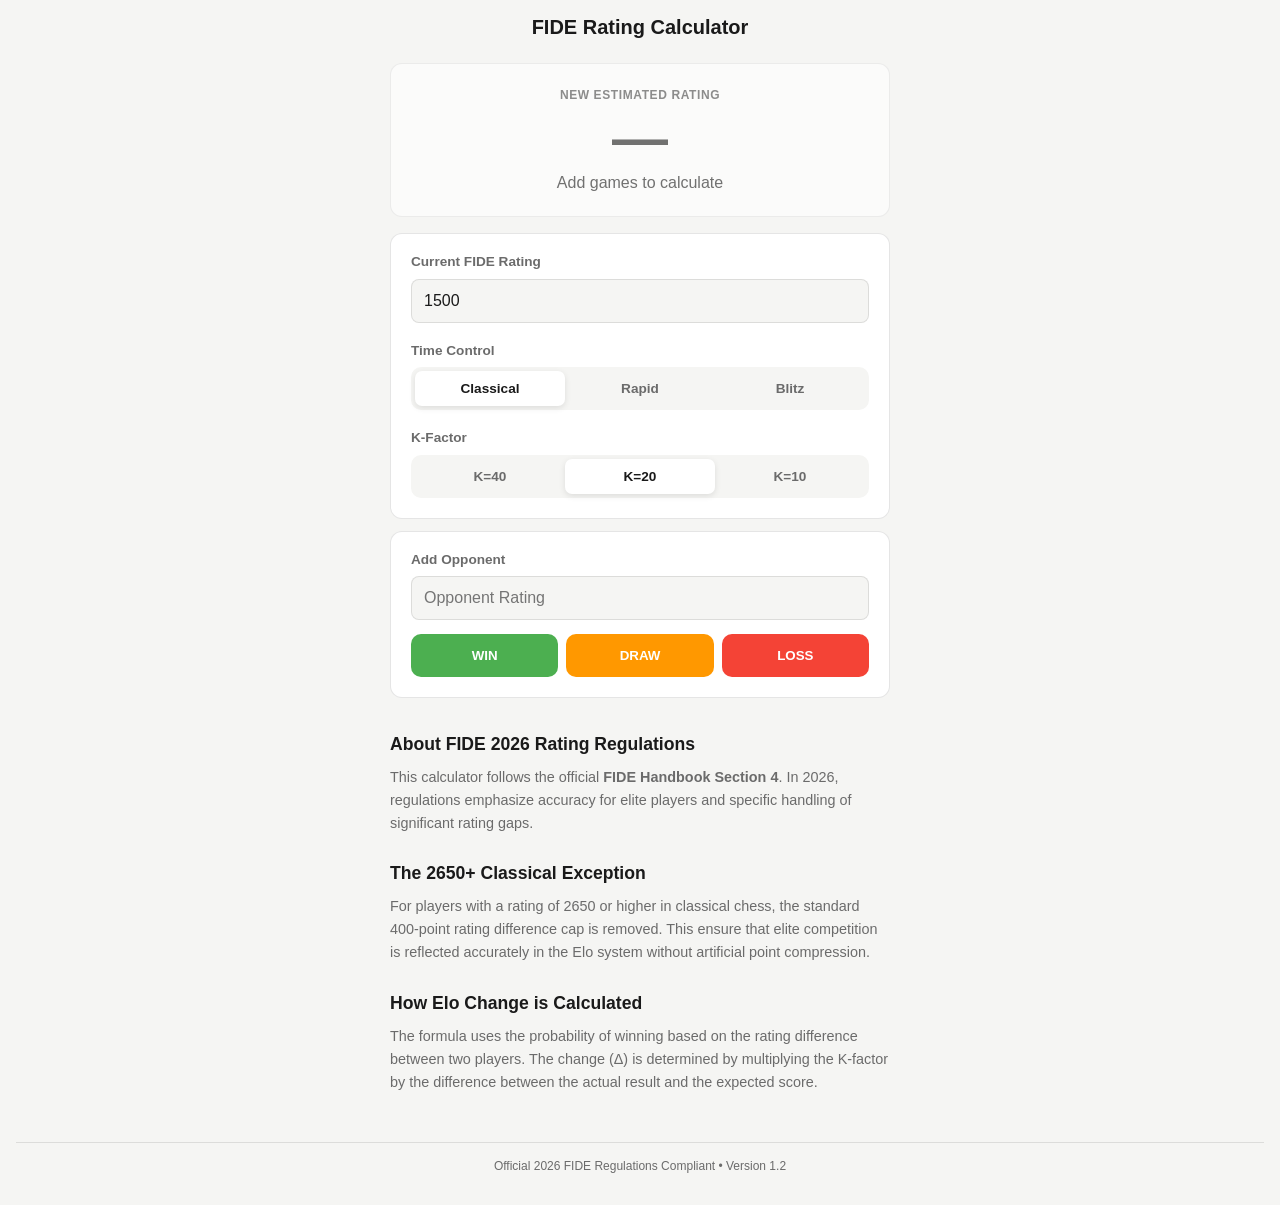
==== index.html @ fc6d9228 "Initial commit of FIDE calculator" ====
<!DOCTYPE html>
<html lang="en">
<head>
    <meta charset="UTF-8">
    <meta name="viewport" content="width=device-width, initial-scale=1.0">
    
    <title>FIDE Rating Calculator 2026 | Chess Elo Estimator</title>
    <meta name="description" content="Calculate your new FIDE rating with the latest 2026 regulations. Includes the 2650+ elite rule, dynamic K-factors, and support for Classical, Rapid, and Blitz.">
    <meta name="keywords" content="FIDE rating calculator, chess elo calculator, FIDE 2026 rules, chess rating estimator, 2650 elite rule">
    <meta name="author" content="Pro Chess Tools">
    
    <meta property="og:type" content="website">
    <meta property="og:title" content="Pro FIDE 2026 Rating Calculator">
    <meta property="og:description" content="Fast, mobile-friendly calculator for FIDE chess ratings including the new 2026 elite player regulations.">
    <meta property="og:site_name" content="FIDE Calc">

    <script type="application/ld+json">
    {
      "@context": "https://schema.org",
      "@type": "SoftwareApplication",
      "name": "Pro FIDE Rating Calculator 2026",
      "operatingSystem": "Web",
      "applicationCategory": "UtilityApplication",
      "offers": {
        "@type": "Offer",
        "price": "0",
        "priceCurrency": "USD"
      },
      "featureList": [
        "FIDE 2026 Regulations Compliance",
        "Elite 2650+ Classical Rule Support",
        "Classical, Rapid, and Blitz Time Controls",
        "Mobile-First Touch Interface"
      ]
    }
    </script>

    <style>
        *, *::before, *::after { box-sizing: border-box; margin: 0; padding: 0; }
        :root {
            --bg: #ffffff; --bg-secondary: #f5f5f3; --bg-hero: #0c447c;
            --text: #1a1a1a; --text-secondary: #6b6b6b; --accent: #0c447c;
            --border: rgba(0,0,0,0.1); --win: #4caf50; --draw: #ff9800;
            --loss: #f44336; --radius: 12px;
        }
        @media (prefers-color-scheme: dark) {
            :root {
                --bg: #1e1e1e; --bg-secondary: #2a2a2a; --bg-hero: #1a3a5a;
                --text: #f0f0f0; --text-secondary: #a0a0a0; --accent: #85b7eb;
                --border: rgba(255,255,255,0.1);
            }
        }
        body {
            font-family: -apple-system, BlinkMacSystemFont, "Segoe UI", Roboto, Helvetica, sans-serif;
            background: var(--bg-secondary); color: var(--text); padding: 1rem;
            display: flex; flex-direction: column; align-items: center;
        }
        .container { width: 100%; max-width: 500px; }
        .hero-card {
            background: var(--bg); border: 1px solid var(--border); border-radius: var(--radius);
            padding: 1.5rem; margin-bottom: 1rem; text-align: center; transition: all 0.4s ease; opacity: 0.6;
        }
        .hero-card.is-active { background: var(--bg-hero); color: white; opacity: 1; box-shadow: 0 8px 24px rgba(0,0,0,0.15); }
        .new-rating { font-size: 3.5rem; font-weight: 800; line-height: 1; margin: 0.5rem 0; }
        .label { font-size: 0.75rem; font-weight: 700; text-transform: uppercase; letter-spacing: 0.05em; opacity: 0.8; }
        .card { background: var(--bg); border: 1px solid var(--border); border-radius: var(--radius); padding: 1.25rem; margin-bottom: 0.75rem; width: 100%; }
        .input-stack { display: flex; flex-direction: column; gap: 0.6rem; margin-bottom: 1.25rem; width: 100%; }
        .input-stack:last-child { margin-bottom: 0; }
        label { font-size: 0.85rem; font-weight: 600; color: var(--text-secondary); }
        input { width: 100%; padding: 12px; border-radius: 8px; border: 1px solid var(--border); background: var(--bg-secondary); color: var(--text); font-size: 1rem; outline: none; display: block; }
        .segmented-control { display: flex; background: var(--bg-secondary); padding: 4px; border-radius: 10px; width: 100%; }
        .segmented-control button { flex: 1; border: none; padding: 10px; border-radius: 7px; background: transparent; color: var(--text-secondary); cursor: pointer; font-size: 0.85rem; font-weight: 600; transition: all 0.2s; }
        .segmented-control button.active { background: var(--bg); color: var(--text); box-shadow: 0 2px 6px rgba(0,0,0,0.1); }
        .result-actions { display: grid; grid-template-columns: 1fr 1fr 1fr; gap: 8px; margin-top: 4px; width: 100%; }
        .res-btn { border: none; padding: 14px; border-radius: 10px; color: white; font-weight: 700; cursor: pointer; transition: opacity 0.2s; }
        .win { background: var(--win); } .draw { background: var(--draw); } .loss { background: var(--loss); }
        table { width: 100%; border-collapse: collapse; margin-top: 0.5rem; }
        th { text-align: left; font-size: 0.7rem; color: var(--text-secondary); padding-bottom: 10px; text-transform: uppercase; }
        td { padding: 14px 0; border-top: 1px solid var(--border); font-size: 0.95rem; }
        .change-pill { font-weight: 700; font-family: monospace; text-align: right; }
        .badge { padding: 4px 10px; border-radius: 6px; font-size: 0.75rem; font-weight: 700; text-transform: uppercase; }
        .warning-banner { background: #fff3cd; color: #856404; padding: 12px; border-radius: 8px; font-size: 0.8rem; margin-bottom: 1rem; border: 1px solid #ffeeba; }
        .delete-btn { background: none; border: none; color: var(--text-secondary); cursor: pointer; font-size: 1.2rem; padding-left: 10px; }
        
        /* SEO Content Styles */
        .seo-content { margin-top: 2rem; color: var(--text-secondary); font-size: 0.9rem; line-height: 1.6; }
        .seo-content h2 { color: var(--text); font-size: 1.1rem; margin-bottom: 0.5rem; margin-top: 1.5rem; }
        footer { margin-top: 3rem; padding: 1rem; text-align: center; font-size: 0.75rem; color: var(--text-secondary); width: 100%; border-top: 1px solid var(--border); }
    </style>
</head>
<body>

<main class="container">
    <header style="text-align: center; margin-bottom: 1.5rem;">
        <h1 style="font-size: 1.25rem; font-weight: 700;">FIDE Rating Calculator</h1>
    </header>

    <div id="hero" class="hero-card" aria-live="polite">
        <div class="label">New Estimated Rating</div>
        <div id="resNew" class="new-rating">—</div>
        <div id="resChange">Add games to calculate</div>
    </div>

    <section class="card" aria-label="Settings">
        <div class="input-stack">
            <label for="myRating">Current FIDE Rating</label>
            <input type="number" id="myRating" value="1500" inputmode="numeric">
        </div>
        <div class="input-stack">
            <label>Time Control</label>
            <div class="segmented-control">
                <button onclick="updateType('classical')" id="t-classical" class="active">Classical</button>
                <button onclick="updateType('rapid')" id="t-rapid">Rapid</button>
                <button onclick="updateType('blitz')" id="t-blitz">Blitz</button>
            </div>
        </div>
        <div class="input-stack">
            <label>K-Factor</label>
            <div class="segmented-control">
                <button onclick="updateK(40)" id="k-40">K=40</button>
                <button onclick="updateK(20)" id="k-20" class="active">K=20</button>
                <button onclick="updateK(10)" id="k-10">K=10</button>
            </div>
        </div>
    </section>

    <section class="card" aria-label="Game Entry">
        <div class="input-stack">
            <label for="oppRating">Add Opponent</label>
            <input type="number" id="oppRating" placeholder="Opponent Rating" inputmode="numeric">
            <div class="result-actions">
                <button onclick="addGame(1)" class="res-btn win" aria-label="Add Win">WIN</button>
                <button onclick="addGame(0.5)" class="res-btn draw" aria-label="Add Draw">DRAW</button>
                <button onclick="addGame(0)" class="res-btn loss" aria-label="Add Loss">LOSS</button>
            </div>
        </div>
    </section>

    <div id="warning" class="warning-banner" style="display: none;">
        ⚠️ <strong>2650+ Rule:</strong> The 400-point cap is disabled for Classical.
    </div>

    <section class="card" id="tableCard" style="display: none;">
        <table>
            <thead>
                <tr>
                    <th>Opponent</th>
                    <th>Result</th>
                    <th style="text-align:right">Δ Elo</th>
                    <th></th>
                </tr>
            </thead>
            <tbody id="gamesList"></tbody>
        </table>
    </section>

    <article class="seo-content">
        <h2>About FIDE 2026 Rating Regulations</h2>
        <p>This calculator follows the official <strong>FIDE Handbook Section 4</strong>. In 2026, regulations emphasize accuracy for elite players and specific handling of significant rating gaps.</p>
        
        <h2>The 2650+ Classical Exception</h2>
        <p>For players with a rating of 2650 or higher in classical chess, the standard 400-point rating difference cap is removed. This ensure that elite competition is reflected accurately in the Elo system without artificial point compression.</p>
        
        <h2>How Elo Change is Calculated</h2>
        <p>The formula uses the probability of winning based on the rating difference between two players. The change (Δ) is determined by multiplying the K-factor by the difference between the actual result and the expected score.</p>
    </article>
</main>

<footer>
    <p>Official 2026 FIDE Regulations Compliant • Version 1.2</p>
</footer>

<script>
    let state = { myRating: 1500, type: 'classical', k: 20, games: [] };

    function calculateExpected(ra, rb, type) {
        let diff = rb - ra;
        const isEliteClassical = type === 'classical' && ra >= 2650;
        if (!isEliteClassical && Math.abs(diff) > 400) {
            diff = diff > 0 ? 400 : -400;
        }
        return 1 / (1 + Math.pow(10, diff / 400));
    }

    function addGame(res) {
        const input = document.getElementById('oppRating');
        const val = parseInt(input.value);
        if (!val) return;
        state.games.push({ opp: val, result: res, id: Date.now() });
        input.value = '';
        input.focus();
        render();
    }

    function deleteGame(id) {
        state.games = state.games.filter(g => g.id !== id);
        render();
    }

    function updateType(t) { state.type = t; render(); }
    function updateK(val) { state.k = val; render(); }

    function render() {
        state.myRating = parseInt(document.getElementById('myRating').value) || 0;
        document.querySelectorAll('.segmented-control button').forEach(b => b.classList.remove('active'));
        document.getElementById(`t-${state.type}`).classList.add('active');
        document.getElementById(`k-${state.k}`).classList.add('active');

        const list = document.getElementById('gamesList');
        list.innerHTML = '';
        let totalChange = 0;

        state.games.forEach(g => {
            const exp = calculateExpected(state.myRating, g.opp, state.type);
            const delta = state.k * (g.result - exp);
            totalChange += delta;

            const label = g.result === 1 ? 'WIN' : g.result === 0.5 ? 'DRAW' : 'LOSS';
            const color = g.result === 1 ? 'var(--win)' : g.result === 0.5 ? 'var(--draw)' : 'var(--loss)';
            
            const row = document.createElement('tr');
            row.innerHTML = `
                <td><strong>${g.opp}</strong></td>
                <td><span class="badge" style="background:${color}22; color:${color}">${label}</span></td>
                <td class="change-pill" style="color:${delta >= 0 ? 'var(--win)' : 'var(--loss)'}">${delta >= 0 ? '+' : ''}${delta.toFixed(1)}</td>
                <td style="text-align:right"><button class="delete-btn" onclick="deleteGame(${g.id})" aria-label="Remove game">✕</button></td>
            `;
            list.appendChild(row);
        });

        const active = state.games.length > 0;
        document.getElementById('hero').classList.toggle('is-active', active);
        document.getElementById('tableCard').style.display = active ? 'block' : 'none';
        document.getElementById('resNew').innerText = active ? Math.round(state.myRating + totalChange) : "—";
        document.getElementById('resChange').innerText = active ? (totalChange >= 0 ? '+' : '') + Math.round(totalChange) : "Add games to calculate";
        document.getElementById('warning').style.display = (state.type === 'classical' && state.myRating >= 2650) ? 'block' : 'none';
    }

    document.getElementById('myRating').addEventListener('input', render);
    render();
</script>
</body>
</html>
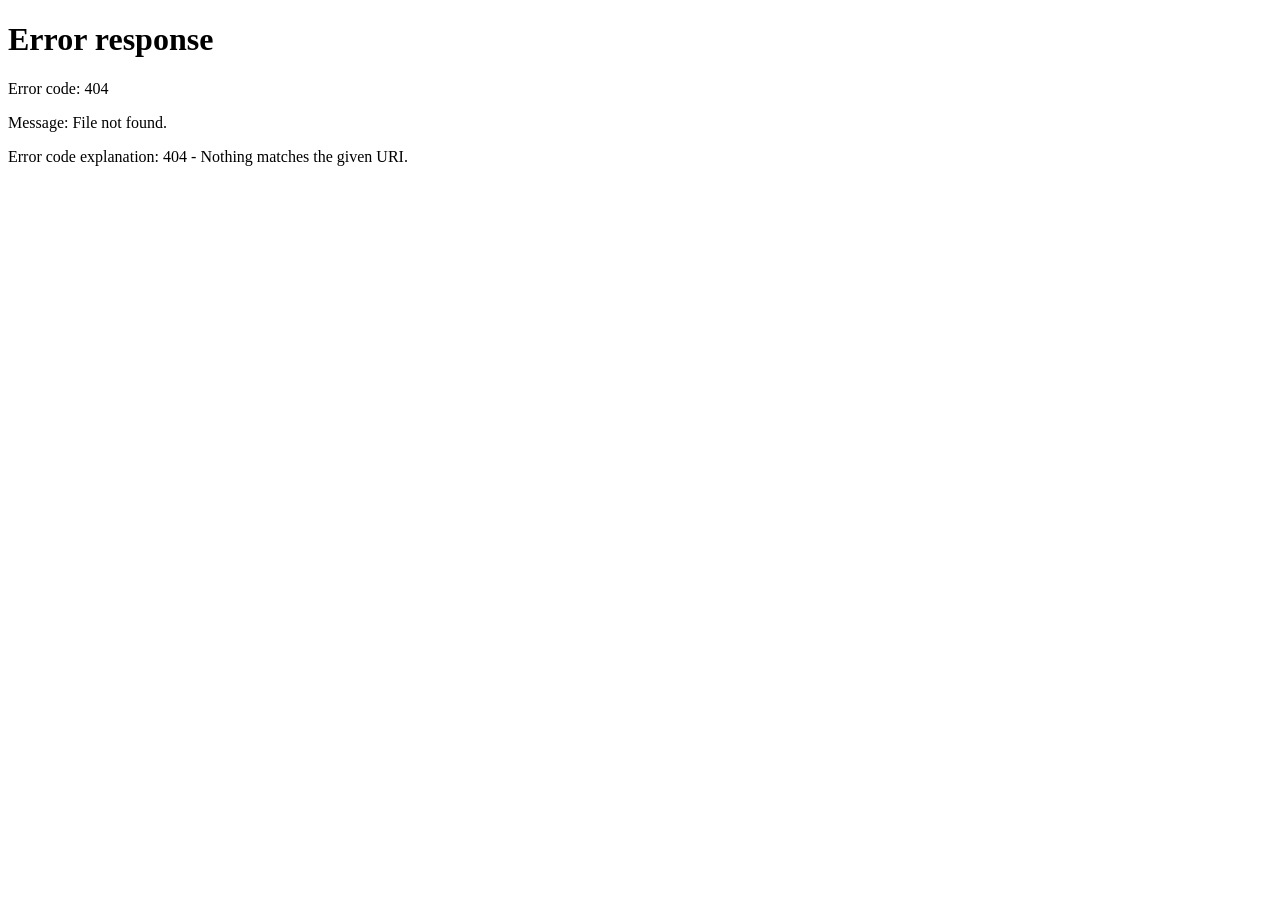
==== commit af0e748b: "feat: launch CFC calculator and fix SEO gaps - Add /cfc-rating page (Canadian Chess Federation calcu" ====
--- a/index.html
+++ b/index.html
@@ -1,243 +1,13 @@
 <!DOCTYPE html>
 <html lang="en">
 <head>
-    <meta charset="UTF-8">
-    <meta name="viewport" content="width=device-width, initial-scale=1.0">
-    
-    <title>FIDE Rating Calculator 2026 | Chess Elo Estimator</title>
-    <meta name="description" content="Calculate your new FIDE rating with the latest 2026 regulations. Includes the 2650+ elite rule, dynamic K-factors, and support for Classical, Rapid, and Blitz.">
-    <meta name="keywords" content="FIDE rating calculator, chess elo calculator, FIDE 2026 rules, chess rating estimator, 2650 elite rule">
-    <meta name="author" content="Pro Chess Tools">
-    
-    <meta property="og:type" content="website">
-    <meta property="og:title" content="Pro FIDE 2026 Rating Calculator">
-    <meta property="og:description" content="Fast, mobile-friendly calculator for FIDE chess ratings including the new 2026 elite player regulations.">
-    <meta property="og:site_name" content="FIDE Calc">
-
-    <script type="application/ld+json">
-    {
-      "@context": "https://schema.org",
-      "@type": "SoftwareApplication",
-      "name": "Pro FIDE Rating Calculator 2026",
-      "operatingSystem": "Web",
-      "applicationCategory": "UtilityApplication",
-      "offers": {
-        "@type": "Offer",
-        "price": "0",
-        "priceCurrency": "USD"
-      },
-      "featureList": [
-        "FIDE 2026 Regulations Compliance",
-        "Elite 2650+ Classical Rule Support",
-        "Classical, Rapid, and Blitz Time Controls",
-        "Mobile-First Touch Interface"
-      ]
-    }
-    </script>
-
-    <style>
-        *, *::before, *::after { box-sizing: border-box; margin: 0; padding: 0; }
-        :root {
-            --bg: #ffffff; --bg-secondary: #f5f5f3; --bg-hero: #0c447c;
-            --text: #1a1a1a; --text-secondary: #6b6b6b; --accent: #0c447c;
-            --border: rgba(0,0,0,0.1); --win: #4caf50; --draw: #ff9800;
-            --loss: #f44336; --radius: 12px;
-        }
-        @media (prefers-color-scheme: dark) {
-            :root {
-                --bg: #1e1e1e; --bg-secondary: #2a2a2a; --bg-hero: #1a3a5a;
-                --text: #f0f0f0; --text-secondary: #a0a0a0; --accent: #85b7eb;
-                --border: rgba(255,255,255,0.1);
-            }
-        }
-        body {
-            font-family: -apple-system, BlinkMacSystemFont, "Segoe UI", Roboto, Helvetica, sans-serif;
-            background: var(--bg-secondary); color: var(--text); padding: 1rem;
-            display: flex; flex-direction: column; align-items: center;
-        }
-        .container { width: 100%; max-width: 500px; }
-        .hero-card {
-            background: var(--bg); border: 1px solid var(--border); border-radius: var(--radius);
-            padding: 1.5rem; margin-bottom: 1rem; text-align: center; transition: all 0.4s ease; opacity: 0.6;
-        }
-        .hero-card.is-active { background: var(--bg-hero); color: white; opacity: 1; box-shadow: 0 8px 24px rgba(0,0,0,0.15); }
-        .new-rating { font-size: 3.5rem; font-weight: 800; line-height: 1; margin: 0.5rem 0; }
-        .label { font-size: 0.75rem; font-weight: 700; text-transform: uppercase; letter-spacing: 0.05em; opacity: 0.8; }
-        .card { background: var(--bg); border: 1px solid var(--border); border-radius: var(--radius); padding: 1.25rem; margin-bottom: 0.75rem; width: 100%; }
-        .input-stack { display: flex; flex-direction: column; gap: 0.6rem; margin-bottom: 1.25rem; width: 100%; }
-        .input-stack:last-child { margin-bottom: 0; }
-        label { font-size: 0.85rem; font-weight: 600; color: var(--text-secondary); }
-        input { width: 100%; padding: 12px; border-radius: 8px; border: 1px solid var(--border); background: var(--bg-secondary); color: var(--text); font-size: 1rem; outline: none; display: block; }
-        .segmented-control { display: flex; background: var(--bg-secondary); padding: 4px; border-radius: 10px; width: 100%; }
-        .segmented-control button { flex: 1; border: none; padding: 10px; border-radius: 7px; background: transparent; color: var(--text-secondary); cursor: pointer; font-size: 0.85rem; font-weight: 600; transition: all 0.2s; }
-        .segmented-control button.active { background: var(--bg); color: var(--text); box-shadow: 0 2px 6px rgba(0,0,0,0.1); }
-        .result-actions { display: grid; grid-template-columns: 1fr 1fr 1fr; gap: 8px; margin-top: 4px; width: 100%; }
-        .res-btn { border: none; padding: 14px; border-radius: 10px; color: white; font-weight: 700; cursor: pointer; transition: opacity 0.2s; }
-        .win { background: var(--win); } .draw { background: var(--draw); } .loss { background: var(--loss); }
-        table { width: 100%; border-collapse: collapse; margin-top: 0.5rem; }
-        th { text-align: left; font-size: 0.7rem; color: var(--text-secondary); padding-bottom: 10px; text-transform: uppercase; }
-        td { padding: 14px 0; border-top: 1px solid var(--border); font-size: 0.95rem; }
-        .change-pill { font-weight: 700; font-family: monospace; text-align: right; }
-        .badge { padding: 4px 10px; border-radius: 6px; font-size: 0.75rem; font-weight: 700; text-transform: uppercase; }
-        .warning-banner { background: #fff3cd; color: #856404; padding: 12px; border-radius: 8px; font-size: 0.8rem; margin-bottom: 1rem; border: 1px solid #ffeeba; }
-        .delete-btn { background: none; border: none; color: var(--text-secondary); cursor: pointer; font-size: 1.2rem; padding-left: 10px; }
-        
-        /* SEO Content Styles */
-        .seo-content { margin-top: 2rem; color: var(--text-secondary); font-size: 0.9rem; line-height: 1.6; }
-        .seo-content h2 { color: var(--text); font-size: 1.1rem; margin-bottom: 0.5rem; margin-top: 1.5rem; }
-        footer { margin-top: 3rem; padding: 1rem; text-align: center; font-size: 0.75rem; color: var(--text-secondary); width: 100%; border-top: 1px solid var(--border); }
-    </style>
+  <meta charset="UTF-8">
+  <meta http-equiv="refresh" content="0;url=/fide-rating">
+  <meta name="robots" content="noindex, follow">
+  <title>Chess Rating Calculator</title>
+  <link rel="canonical" href="https://chess-elo-rating.vercel.app/fide-rating">
 </head>
 <body>
-
-<main class="container">
-    <header style="text-align: center; margin-bottom: 1.5rem;">
-        <h1 style="font-size: 1.25rem; font-weight: 700;">FIDE Rating Calculator</h1>
-    </header>
-
-    <div id="hero" class="hero-card" aria-live="polite">
-        <div class="label">New Estimated Rating</div>
-        <div id="resNew" class="new-rating">—</div>
-        <div id="resChange">Add games to calculate</div>
-    </div>
-
-    <section class="card" aria-label="Settings">
-        <div class="input-stack">
-            <label for="myRating">Current FIDE Rating</label>
-            <input type="number" id="myRating" value="1500" inputmode="numeric">
-        </div>
-        <div class="input-stack">
-            <label>Time Control</label>
-            <div class="segmented-control">
-                <button onclick="updateType('classical')" id="t-classical" class="active">Classical</button>
-                <button onclick="updateType('rapid')" id="t-rapid">Rapid</button>
-                <button onclick="updateType('blitz')" id="t-blitz">Blitz</button>
-            </div>
-        </div>
-        <div class="input-stack">
-            <label>K-Factor</label>
-            <div class="segmented-control">
-                <button onclick="updateK(40)" id="k-40">K=40</button>
-                <button onclick="updateK(20)" id="k-20" class="active">K=20</button>
-                <button onclick="updateK(10)" id="k-10">K=10</button>
-            </div>
-        </div>
-    </section>
-
-    <section class="card" aria-label="Game Entry">
-        <div class="input-stack">
-            <label for="oppRating">Add Opponent</label>
-            <input type="number" id="oppRating" placeholder="Opponent Rating" inputmode="numeric">
-            <div class="result-actions">
-                <button onclick="addGame(1)" class="res-btn win" aria-label="Add Win">WIN</button>
-                <button onclick="addGame(0.5)" class="res-btn draw" aria-label="Add Draw">DRAW</button>
-                <button onclick="addGame(0)" class="res-btn loss" aria-label="Add Loss">LOSS</button>
-            </div>
-        </div>
-    </section>
-
-    <div id="warning" class="warning-banner" style="display: none;">
-        ⚠️ <strong>2650+ Rule:</strong> The 400-point cap is disabled for Classical.
-    </div>
-
-    <section class="card" id="tableCard" style="display: none;">
-        <table>
-            <thead>
-                <tr>
-                    <th>Opponent</th>
-                    <th>Result</th>
-                    <th style="text-align:right">Δ Elo</th>
-                    <th></th>
-                </tr>
-            </thead>
-            <tbody id="gamesList"></tbody>
-        </table>
-    </section>
-
-    <article class="seo-content">
-        <h2>About FIDE 2026 Rating Regulations</h2>
-        <p>This calculator follows the official <strong>FIDE Handbook Section 4</strong>. In 2026, regulations emphasize accuracy for elite players and specific handling of significant rating gaps.</p>
-        
-        <h2>The 2650+ Classical Exception</h2>
-        <p>For players with a rating of 2650 or higher in classical chess, the standard 400-point rating difference cap is removed. This ensure that elite competition is reflected accurately in the Elo system without artificial point compression.</p>
-        
-        <h2>How Elo Change is Calculated</h2>
-        <p>The formula uses the probability of winning based on the rating difference between two players. The change (Δ) is determined by multiplying the K-factor by the difference between the actual result and the expected score.</p>
-    </article>
-</main>
-
-<footer>
-    <p>Official 2026 FIDE Regulations Compliant • Version 1.2</p>
-</footer>
-
-<script>
-    let state = { myRating: 1500, type: 'classical', k: 20, games: [] };
-
-    function calculateExpected(ra, rb, type) {
-        let diff = rb - ra;
-        const isEliteClassical = type === 'classical' && ra >= 2650;
-        if (!isEliteClassical && Math.abs(diff) > 400) {
-            diff = diff > 0 ? 400 : -400;
-        }
-        return 1 / (1 + Math.pow(10, diff / 400));
-    }
-
-    function addGame(res) {
-        const input = document.getElementById('oppRating');
-        const val = parseInt(input.value);
-        if (!val) return;
-        state.games.push({ opp: val, result: res, id: Date.now() });
-        input.value = '';
-        input.focus();
-        render();
-    }
-
-    function deleteGame(id) {
-        state.games = state.games.filter(g => g.id !== id);
-        render();
-    }
-
-    function updateType(t) { state.type = t; render(); }
-    function updateK(val) { state.k = val; render(); }
-
-    function render() {
-        state.myRating = parseInt(document.getElementById('myRating').value) || 0;
-        document.querySelectorAll('.segmented-control button').forEach(b => b.classList.remove('active'));
-        document.getElementById(`t-${state.type}`).classList.add('active');
-        document.getElementById(`k-${state.k}`).classList.add('active');
-
-        const list = document.getElementById('gamesList');
-        list.innerHTML = '';
-        let totalChange = 0;
-
-        state.games.forEach(g => {
-            const exp = calculateExpected(state.myRating, g.opp, state.type);
-            const delta = state.k * (g.result - exp);
-            totalChange += delta;
-
-            const label = g.result === 1 ? 'WIN' : g.result === 0.5 ? 'DRAW' : 'LOSS';
-            const color = g.result === 1 ? 'var(--win)' : g.result === 0.5 ? 'var(--draw)' : 'var(--loss)';
-            
-            const row = document.createElement('tr');
-            row.innerHTML = `
-                <td><strong>${g.opp}</strong></td>
-                <td><span class="badge" style="background:${color}22; color:${color}">${label}</span></td>
-                <td class="change-pill" style="color:${delta >= 0 ? 'var(--win)' : 'var(--loss)'}">${delta >= 0 ? '+' : ''}${delta.toFixed(1)}</td>
-                <td style="text-align:right"><button class="delete-btn" onclick="deleteGame(${g.id})" aria-label="Remove game">✕</button></td>
-            `;
-            list.appendChild(row);
-        });
-
-        const active = state.games.length > 0;
-        document.getElementById('hero').classList.toggle('is-active', active);
-        document.getElementById('tableCard').style.display = active ? 'block' : 'none';
-        document.getElementById('resNew').innerText = active ? Math.round(state.myRating + totalChange) : "—";
-        document.getElementById('resChange').innerText = active ? (totalChange >= 0 ? '+' : '') + Math.round(totalChange) : "Add games to calculate";
-        document.getElementById('warning').style.display = (state.type === 'classical' && state.myRating >= 2650) ? 'block' : 'none';
-    }
-
-    document.getElementById('myRating').addEventListener('input', render);
-    render();
-</script>
+  <p>Redirecting… <a href="/fide-rating">FIDE Rating Calculator</a></p>
 </body>
-</html>+</html>
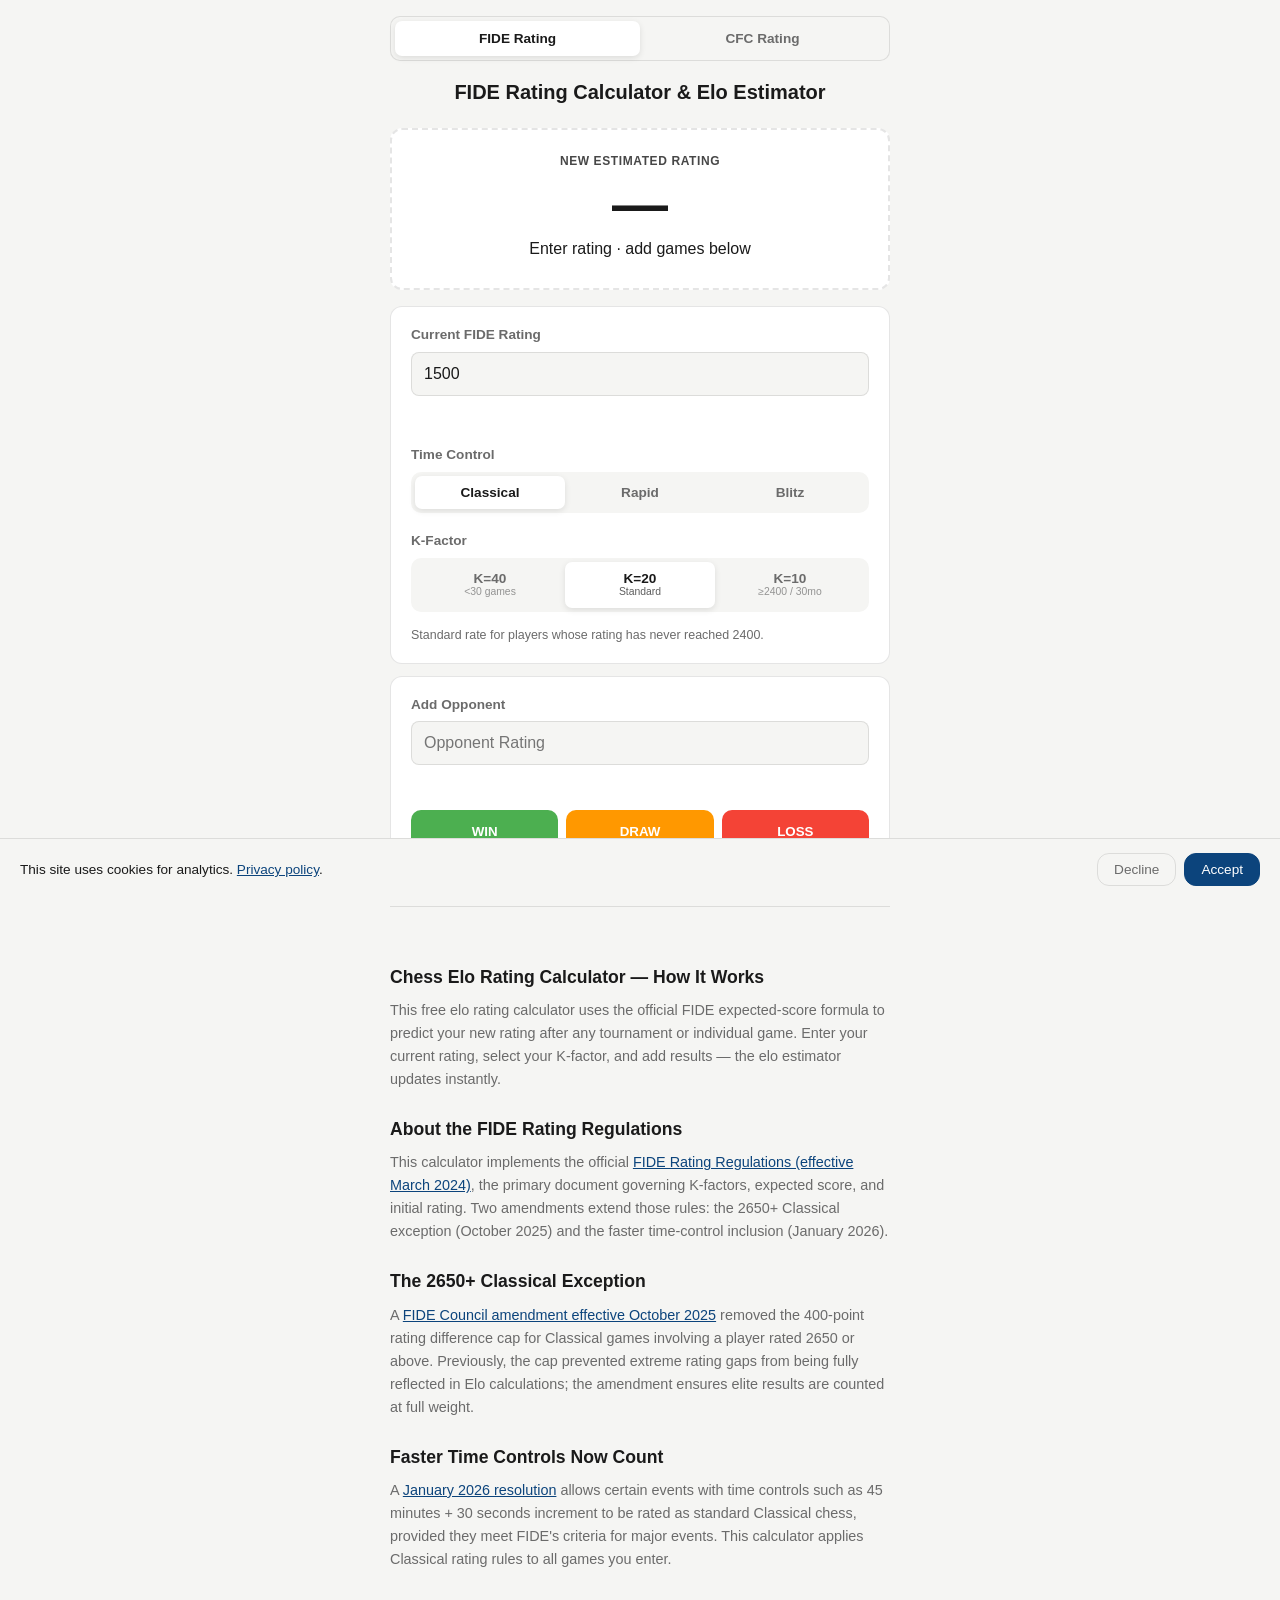
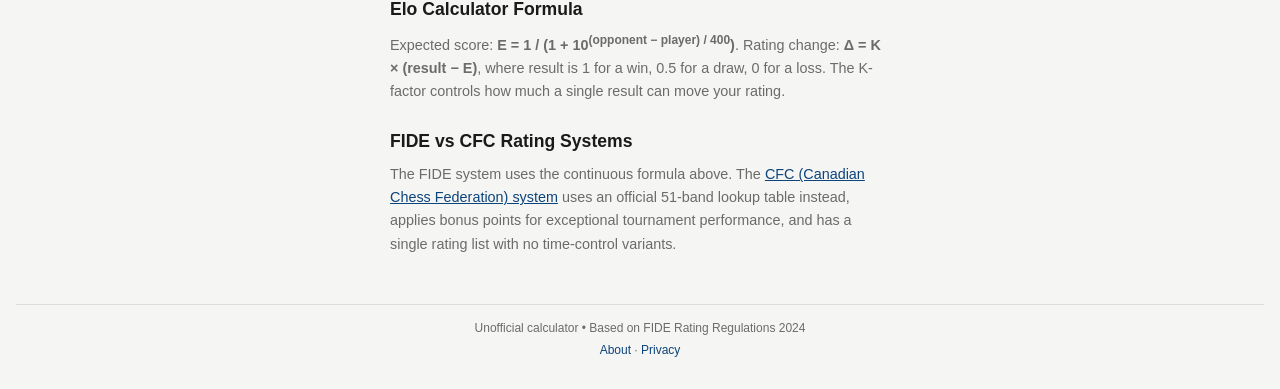
==== commit 5288c5af: "feat: serve FIDE calculator at root / Move FIDE page from /fide-rating to / so Google indexes root d" ====
--- a/index.html
+++ b/index.html
@@ -1,13 +1,367 @@
 <!DOCTYPE html>
 <html lang="en">
 <head>
-  <meta charset="UTF-8">
-  <meta http-equiv="refresh" content="0;url=/fide-rating">
-  <meta name="robots" content="noindex, follow">
-  <title>Chess Rating Calculator</title>
-  <link rel="canonical" href="https://chess-elo-rating.vercel.app/fide-rating">
+    <meta charset="UTF-8">
+    <meta name="viewport" content="width=device-width, initial-scale=1.0">
+
+    <title>FIDE Elo Estimator & Rating Calculator | Chess Elo Calculator 2026</title>
+    <meta name="description" content="Free FIDE chess elo estimator and rating calculator. Enter your games and instantly see your new rating — supports Classical, Rapid, Blitz, all K-factors, and the 2650+ elite exception.">
+    <meta name="keywords" content="fide rating calculator, chess elo estimator, elo rating calculator, elo calculator, fide elo calculator, chess rating calculator, fide 2026 rules, elo estimator">
+    <meta name="author" content="Pro Chess Tools">
+
+    <link rel="canonical" href="https://chess-elo-rating.vercel.app/">
+    <meta name="google-site-verification" content="aaaoqnu5nFysU5dAnKRFdYU3l0P3lUhTuBeA4FXlwio">
+
+    <meta property="og:type" content="website">
+    <meta property="og:title" content="FIDE Elo Estimator & Rating Calculator 2026">
+    <meta property="og:description" content="Free FIDE chess elo estimator and rating calculator. Enter your games and instantly see your new rating — supports Classical, Rapid, Blitz, all K-factors, and the 2650+ elite exception.">
+    <meta property="og:site_name" content="Chess Rating Tools">
+    <meta property="og:url" content="https://chess-elo-rating.vercel.app/">
+    <meta property="og:image" content="https://chess-elo-rating.vercel.app/fide-full.png">
+    <meta property="og:image:width" content="1200">
+    <meta property="og:image:height" content="1867">
+
+    <meta name="twitter:card" content="summary_large_image">
+    <meta name="twitter:title" content="FIDE Elo Estimator & Rating Calculator 2026">
+    <meta name="twitter:description" content="Free FIDE chess elo estimator and rating calculator. Enter your games and instantly see your new rating — supports Classical, Rapid, Blitz, all K-factors, and the 2650+ elite exception.">
+    <meta name="twitter:image" content="https://chess-elo-rating.vercel.app/fide-full.png">
+
+    <link rel="icon" href="data:image/svg+xml,<svg xmlns='http://www.w3.org/2000/svg' viewBox='0 0 100 100'><text y='.9em' font-size='90'>♟</text></svg>">
+    <link rel="preconnect" href="https://www.googletagmanager.com">
+
+    <script type="application/ld+json">
+    {
+      "@context": "https://schema.org",
+      "@type": "SoftwareApplication",
+      "name": "FIDE Elo Estimator & Rating Calculator 2026",
+      "url": "https://chess-elo-rating.vercel.app/",
+      "description": "Free FIDE chess elo estimator and rating calculator. Enter your games and instantly see your new rating — supports Classical, Rapid, Blitz, all K-factors, and the 2650+ elite exception.",
+      "screenshot": "https://chess-elo-rating.vercel.app/fide-full.png",
+      "dateModified": "2026-05-09",
+      "operatingSystem": "Web",
+      "applicationCategory": "UtilityApplication",
+      "offers": {
+        "@type": "Offer",
+        "price": "0",
+        "priceCurrency": "USD"
+      },
+      "featureList": [
+        "FIDE 2026 Regulations Compliance",
+        "Elite 2650+ Classical Rule Support",
+        "Classical, Rapid, and Blitz Time Controls",
+        "K-Factor Selection: K=40 / K=20 / K=10",
+        "Mobile-First Touch Interface"
+      ]
+    }
+    </script>
+
+    <script type="application/ld+json">
+    {
+      "@context": "https://schema.org",
+      "@type": "FAQPage",
+      "mainEntity": [
+        {
+          "@type": "Question",
+          "name": "What FIDE rating regulations does this calculator use?",
+          "acceptedAnswer": {
+            "@type": "Answer",
+            "text": "This calculator implements the official FIDE Rating Regulations (effective March 2024), the primary document governing K-factors, expected score, and initial rating. Two amendments extend those rules: the 2650+ Classical exception (October 2025) and the faster time-control inclusion (January 2026)."
+          }
+        },
+        {
+          "@type": "Question",
+          "name": "What is the 2650+ Classical exception in FIDE ratings?",
+          "acceptedAnswer": {
+            "@type": "Answer",
+            "text": "A FIDE Council amendment effective October 2025 removed the 400-point rating difference cap for Classical games involving a player rated 2650 or above. Previously, the cap prevented extreme rating gaps from being fully reflected in Elo calculations; the amendment ensures elite results are counted at full weight."
+          }
+        },
+        {
+          "@type": "Question",
+          "name": "Can faster time controls count as Classical FIDE rating?",
+          "acceptedAnswer": {
+            "@type": "Answer",
+            "text": "A January 2026 resolution allows certain events with time controls such as 45 minutes + 30 seconds increment to be rated as standard Classical chess, provided they meet FIDE's criteria for major events."
+          }
+        },
+        {
+          "@type": "Question",
+          "name": "How is chess Elo rating change calculated?",
+          "acceptedAnswer": {
+            "@type": "Answer",
+            "text": "Expected score: E = 1 / (1 + 10^((opponent − player) / 400)). Rating change: Δ = K × (result − E), where result is 1 for a win, 0.5 for a draw, 0 for a loss. The K-factor controls how much a single result can move your rating."
+          }
+        },
+        {
+          "@type": "Question",
+          "name": "What is a chess elo estimator?",
+          "acceptedAnswer": {
+            "@type": "Answer",
+            "text": "A chess elo estimator calculates the expected change to your FIDE rating after a game or tournament. It applies the official Elo formula — E = 1 / (1 + 10^(diff/400)) — with your K-factor and actual results to show your new rating instantly, without waiting for the official FIDE rating list update."
+          }
+        },
+        {
+          "@type": "Question",
+          "name": "How does the FIDE rating system differ from CFC?",
+          "acceptedAnswer": {
+            "@type": "Answer",
+            "text": "The FIDE system uses a continuous expected-score formula. The CFC (Canadian Chess Federation) system uses an official 51-band lookup table instead, applies bonus points for exceptional tournament performance, and has a single rating list with no time-control variants."
+          }
+        }
+      ]
+    }
+    </script>
+
+    <link rel="stylesheet" href="/shared.css">
+    <style>
+        :root { --bg-hero: #0c447c; --accent: #0c447c; }
+        @media (prefers-color-scheme: dark) { :root { --bg-hero: #1a3a5a; --accent: #85b7eb; } }
+        .warning-banner { background: var(--bg-secondary); color: var(--text); padding: 12px 12px 12px 14px; border-radius: 8px; font-size: 0.8rem; margin-bottom: 1rem; border-left: 3px solid var(--accent); }
+        .segmented-control { display: flex; background: var(--bg-secondary); padding: 4px; border-radius: 10px; width: 100%; }
+        .segmented-control button { flex: 1; border: none; padding: 10px; border-radius: 7px; background: transparent; color: var(--text-secondary); cursor: pointer; font-size: 0.85rem; font-weight: 600; transition: all 0.2s; display: flex; flex-direction: column; align-items: center; gap: 2px; line-height: 1; }
+        .segmented-control button.active { background: var(--bg); color: var(--text); box-shadow: 0 2px 6px rgba(0,0,0,0.1); }
+        .k-sub { font-size: 0.65rem; font-weight: 400; opacity: 0.7; }
+    </style>
 </head>
 <body>
-  <p>Redirecting… <a href="/fide-rating">FIDE Rating Calculator</a></p>
+
+<main class="container">
+    <nav class="tab-nav" aria-label="Calculator type">
+        <a href="/" class="tab is-active">FIDE Rating</a>
+        <a href="/cfc-rating" class="tab">CFC Rating</a>
+    </nav>
+
+    <header style="text-align: center; margin-bottom: 1.5rem;">
+        <h1 class="hero-title">FIDE Rating Calculator &amp; Elo Estimator</h1>
+    </header>
+
+    <div id="hero" class="hero-card" aria-live="polite">
+        <div class="label">New Estimated Rating</div>
+        <div id="resNew" class="new-rating">—</div>
+        <div id="resChange">Enter rating · add games below</div>
+        <div id="resScore" class="score-line"></div>
+
+    </div>
+
+    <section class="card" aria-label="Settings">
+        <div class="input-stack">
+            <label for="myRating">Current FIDE Rating</label>
+            <input type="number" id="myRating" value="1500" inputmode="numeric">
+            <p id="myRating-hint" class="field-hint"></p>
+        </div>
+        <div class="input-stack">
+            <label>Time Control</label>
+            <div class="segmented-control">
+                <button onclick="updateType('classical')" id="t-classical" class="active">Classical</button>
+                <button onclick="updateType('rapid')" id="t-rapid">Rapid</button>
+                <button onclick="updateType('blitz')" id="t-blitz">Blitz</button>
+            </div>
+        </div>
+        <div class="input-stack">
+            <label>K-Factor</label>
+            <div class="segmented-control">
+                <button onclick="updateK(40)" id="k-40">K=40<span class="k-sub">&lt;30 games</span></button>
+                <button onclick="updateK(20)" id="k-20" class="active">K=20<span class="k-sub">Standard</span></button>
+                <button onclick="updateK(10)" id="k-10">K=10<span class="k-sub">≥2400 / 30mo</span></button>
+            </div>
+            <p id="k-info" class="field-hint"></p>
+        </div>
+    </section>
+
+    <section class="card" aria-label="Game Entry">
+        <div class="input-stack">
+            <label for="oppRating">Add Opponent</label>
+            <input type="number" id="oppRating" placeholder="Opponent Rating" inputmode="numeric">
+            <p id="oppRating-hint" class="field-hint"></p>
+            <div class="result-actions">
+                <button onclick="addGame(1)" class="res-btn win" aria-label="Add Win">WIN</button>
+                <button onclick="addGame(0.5)" class="res-btn draw" aria-label="Add Draw">DRAW</button>
+                <button onclick="addGame(0)" class="res-btn loss" aria-label="Add Loss">LOSS</button>
+            </div>
+        </div>
+    </section>
+
+    <div id="warning" class="warning-banner" style="display: none;">
+        ⚠️ <strong>2650+ Rule:</strong> The 400-point cap is disabled for Classical.
+    </div>
+
+    <section class="card" id="tableCard" style="display: none;">
+        <div class="table-header">
+            <span class="table-header-label">Games</span>
+            <button class="reset-btn" onclick="resetGames()">Clear all</button>
+        </div>
+        <table>
+            <thead>
+                <tr>
+                    <th>Opponent</th>
+                    <th>Result</th>
+                    <th style="text-align:right">Δ Elo</th>
+                    <th></th>
+                </tr>
+            </thead>
+            <tbody id="gamesList"></tbody>
+        </table>
+    </section>
+
+    <article class="seo-content">
+        <h2>Chess Elo Rating Calculator — How It Works</h2>
+        <p>This free elo rating calculator uses the official FIDE expected-score formula to predict your new rating after any tournament or individual game. Enter your current rating, select your K-factor, and add results — the elo estimator updates instantly.</p>
+
+        <h2>About the FIDE Rating Regulations</h2>
+        <p>This calculator implements the official <a href="https://handbook.fide.com/chapter/B022024" target="_blank" rel="noopener">FIDE Rating Regulations (effective March 2024)</a>, the primary document governing K-factors, expected score, and initial rating. Two amendments extend those rules: the 2650+ Classical exception (October 2025) and the faster time-control inclusion (January 2026).</p>
+
+        <h2>The 2650+ Classical Exception</h2>
+        <p>A <a href="https://www.fide.com/fide-council-approves-targeted-amendment-to-rating-regulation/" target="_blank" rel="noopener">FIDE Council amendment effective October 2025</a> removed the 400-point rating difference cap for Classical games involving a player rated 2650 or above. Previously, the cap prevented extreme rating gaps from being fully reflected in Elo calculations; the amendment ensures elite results are counted at full weight.</p>
+
+        <h2>Faster Time Controls Now Count</h2>
+        <p>A <a href="https://www.fide.com/fide-updates-rating-regulations-to-include-faster-time-controls-for-major-events/" target="_blank" rel="noopener">January 2026 resolution</a> allows certain events with time controls such as 45 minutes + 30 seconds increment to be rated as standard Classical chess, provided they meet FIDE's criteria for major events. This calculator applies Classical rating rules to all games you enter.</p>
+
+        <h2>Elo Calculator Formula</h2>
+        <p>Expected score: <strong>E = 1 / (1 + 10<sup>(opponent − player) / 400</sup>)</strong>. Rating change: <strong>Δ = K × (result − E)</strong>, where result is 1 for a win, 0.5 for a draw, 0 for a loss. The K-factor controls how much a single result can move your rating.</p>
+
+        <h2>FIDE vs CFC Rating Systems</h2>
+        <p>The FIDE system uses the continuous formula above. The <a href="/cfc-rating">CFC (Canadian Chess Federation) system</a> uses an official 51-band lookup table instead, applies bonus points for exceptional tournament performance, and has a single rating list with no time-control variants.</p>
+    </article>
+</main>
+
+<footer>
+    <p>Unofficial calculator • Based on FIDE Rating Regulations 2024</p>
+    <p style="margin-top: 0.5rem;"><a href="/about" style="color: var(--accent); text-decoration: none;">About</a> · <a href="/privacy" style="color: var(--accent); text-decoration: none;">Privacy</a></p>
+</footer>
+
+<div id="cookie-banner" style="display:none" role="dialog" aria-label="Cookie consent">
+    <p>This site uses cookies for analytics. <a href="/privacy">Privacy&nbsp;policy</a>.</p>
+    <div class="cookie-btns">
+        <button id="cookie-reject">Decline</button>
+        <button id="cookie-accept">Accept</button>
+    </div>
+</div>
+
+<script src="/shared.js"></script>
+<script>
+    const PAGE_CONFIG = {
+        label: 'FIDE',
+        url: 'https://chess-elo-rating.vercel.app/',
+        shareTitle: 'Chess Elo Calculator'
+    };
+
+    let state = { myRating: 1500, type: 'classical', k: 20, games: [] };
+
+    const K_INFO = {
+        40: 'For players with fewer than 30 rated games, or events with an average rating below 1600.',
+        20: 'Standard rate for players whose rating has never reached 2400.',
+        10: 'For players who have held a FIDE rating of 2400 or above for at least 30 consecutive months.'
+    };
+
+    function calculateExpected(ra, rb, type) {
+        let diff = rb - ra;
+        const isEliteClassical = type === 'classical' && ra >= 2650;
+        if (!isEliteClassical && Math.abs(diff) > 400) {
+            diff = diff > 0 ? 400 : -400;
+        }
+        return 1 / (1 + Math.pow(10, diff / 400));
+    }
+
+    function addGame(res) {
+        const input = document.getElementById('oppRating');
+        const val = parseInt(input.value);
+        if (!input.value) return;
+        if (!validateRating('oppRating', 'oppRating-hint')) return;
+
+        if (state.games.length === 0 && typeof gtag === 'function') {
+            gtag('event', 'user_rating_set', {
+                rating_bucket: getRatingBucket(state.myRating),
+                time_control: state.type,
+                k_factor: state.k
+            });
+        }
+
+        if (typeof gtag === 'function') gtag('event', 'calculate_game', {
+            'opponent_rating': val,
+            'result': res === 1 ? 'win' : res === 0.5 ? 'draw' : 'loss'
+        });
+
+        state.games.push({ opp: val, result: res, id: Date.now() });
+        input.value = '';
+        input.focus();
+        render();
+    }
+
+    function deleteGame(id) {
+        state.games = state.games.filter(g => g.id !== id);
+        render();
+    }
+
+    function updateType(t) { state.type = t; render(); }
+    function updateK(val) { state.k = val; render(); }
+
+    function render() {
+        state.myRating = parseInt(document.getElementById('myRating').value) || 0;
+        document.querySelectorAll('.segmented-control button').forEach(b => b.classList.remove('active'));
+        document.getElementById(`t-${state.type}`).classList.add('active');
+        document.getElementById(`k-${state.k}`).classList.add('active');
+        document.getElementById('k-info').textContent = K_INFO[state.k];
+
+        const list = document.getElementById('gamesList');
+        list.innerHTML = '';
+        let totalChange = 0;
+
+        state.games.forEach(g => {
+            const exp = calculateExpected(state.myRating, g.opp, state.type);
+            const delta = state.k * (g.result - exp);
+            totalChange += delta;
+
+            const label = g.result === 1 ? 'WIN' : g.result === 0.5 ? 'DRAW' : 'LOSS';
+            const color = g.result === 1 ? 'var(--win)' : g.result === 0.5 ? 'var(--draw)' : 'var(--loss)';
+
+            const row = document.createElement('tr');
+            row.innerHTML = `
+                <td><strong>${g.opp}</strong></td>
+                <td><span class="badge" style="background:${color}22; color:${color}">${label}</span></td>
+                <td class="change-pill" style="color:${delta >= 0 ? 'var(--win)' : 'var(--loss)'}">${delta >= 0 ? '+' : ''}${delta.toFixed(1)}</td>
+                <td style="text-align:right"><button class="delete-btn" onclick="deleteGame(${g.id})" aria-label="Remove game">✕</button></td>
+            `;
+            list.appendChild(row);
+        });
+
+        const active = state.games.length > 0;
+        const wins = state.games.filter(g => g.result === 1).length;
+        const draws = state.games.filter(g => g.result === 0.5).length;
+        const losses = state.games.filter(g => g.result === 0).length;
+        const score = wins + draws * 0.5;
+
+        document.getElementById('hero').classList.toggle('is-active', active);
+        document.getElementById('tableCard').style.display = active ? 'block' : 'none';
+        document.getElementById('resNew').innerText = active ? Math.round(state.myRating + totalChange) : "—";
+        document.getElementById('resChange').innerText = active ? (totalChange >= 0 ? '+' : '') + Math.round(totalChange) : "Enter rating · add games below";
+        document.getElementById('resScore').innerText = active ? `${wins}W · ${draws}D · ${losses}L  •  ${score}/${state.games.length}` : '';
+
+        const isClassicalElite = (state.type === 'classical' && state.myRating >= 2650);
+        const warningEl = document.getElementById('warning');
+
+        if (isClassicalElite) {
+            warningEl.style.display = 'block';
+            if (typeof gtag === 'function') gtag('event', 'elite_calculation_active', {
+                'current_rating': state.myRating,
+                'time_control': state.type,
+                'method': 'fide_2026_no_cap'
+            });
+        } else {
+            warningEl.style.display = 'none';
+        }
+    }
+
+    function resetGames() {
+        state.games = [];
+        render();
+    }
+
+    document.getElementById('myRating').addEventListener('input', () => { validateRating('myRating', 'myRating-hint'); render(); });
+    document.getElementById('oppRating').addEventListener('input', () => { validateRating('oppRating', 'oppRating-hint'); updateGameButtons(); });
+    document.getElementById('oppRating').addEventListener('keydown', function(e) {
+        if (e.key === 'Enter' && this.value) document.querySelector('.res-btn.win').focus();
+    });
+    render();
+</script>
 </body>
 </html>
--- a/shared.css
+++ b/shared.css
@@ -0,0 +1,72 @@
+*, *::before, *::after { box-sizing: border-box; margin: 0; padding: 0; }
+:root {
+    --bg: #ffffff; --bg-secondary: #f5f5f3;
+    --text: #1a1a1a; --text-secondary: #6b6b6b;
+    --border: rgba(0,0,0,0.1); --win: #4caf50; --draw: #ff9800;
+    --loss: #f44336; --radius: 12px;
+}
+@media (prefers-color-scheme: dark) {
+    :root {
+        --bg: #1e1e1e; --bg-secondary: #2a2a2a;
+        --text: #f0f0f0; --text-secondary: #a0a0a0;
+        --border: rgba(255,255,255,0.1);
+    }
+}
+body {
+    font-family: -apple-system, BlinkMacSystemFont, "Segoe UI", Roboto, Helvetica, sans-serif;
+    background: var(--bg-secondary); color: var(--text); padding: 1rem;
+    display: flex; flex-direction: column; align-items: center;
+}
+.container { width: 100%; max-width: 500px; }
+.hero-title { font-size: 1.25rem; font-weight: 700; }
+.tab-nav {
+    display: flex; background: var(--bg-secondary); padding: 4px;
+    border-radius: 10px; width: 100%; margin-bottom: 1.25rem; border: 1px solid var(--border);
+}
+.tab {
+    flex: 1; padding: 10px; border-radius: 7px; text-decoration: none; text-align: center;
+    color: var(--text-secondary); font-size: 0.85rem; font-weight: 600; transition: all 0.2s;
+}
+.tab.is-active { background: var(--bg); color: var(--text); box-shadow: 0 2px 6px rgba(0,0,0,0.1); }
+.hero-card {
+    background: var(--bg); border: 2px dashed var(--border); border-radius: var(--radius);
+    padding: 1.5rem; margin-bottom: 1rem; text-align: center; transition: all 0.4s ease;
+}
+.hero-card.is-active { background: var(--bg-hero); border: 2px solid transparent; color: white; box-shadow: 0 8px 24px rgba(0,0,0,0.15); }
+.new-rating { font-size: 3.5rem; font-weight: 800; line-height: 1; margin: 0.5rem 0; }
+.label { font-size: 0.75rem; font-weight: 700; text-transform: uppercase; letter-spacing: 0.05em; opacity: 0.8; }
+.score-line { font-size: 0.8rem; opacity: 0.8; margin-top: 0.4rem; letter-spacing: 0.03em; }
+
+.card { background: var(--bg); border: 1px solid var(--border); border-radius: var(--radius); padding: 1.25rem; margin-bottom: 0.75rem; width: 100%; }
+.input-stack { display: flex; flex-direction: column; gap: 0.6rem; margin-bottom: 1.25rem; width: 100%; }
+.input-stack:last-child { margin-bottom: 0; }
+label { font-size: 0.85rem; font-weight: 600; color: var(--text-secondary); }
+input { width: 100%; padding: 12px; border-radius: 8px; border: 1px solid var(--border); background: var(--bg-secondary); color: var(--text); font-size: 1rem; outline: none; display: block; }
+.result-actions { display: grid; grid-template-columns: 1fr 1fr 1fr; gap: 8px; margin-top: 4px; width: 100%; }
+.res-btn { border: none; padding: 14px; border-radius: 10px; color: white; font-weight: 700; cursor: pointer; transition: opacity 0.2s; }
+.res-btn:disabled { opacity: 0.4; cursor: not-allowed; }
+.win { background: var(--win); } .draw { background: var(--draw); } .loss { background: var(--loss); }
+table { width: 100%; border-collapse: collapse; margin-top: 0.5rem; }
+th { text-align: left; font-size: 0.7rem; color: var(--text-secondary); padding-bottom: 10px; text-transform: uppercase; }
+td { padding: 14px 0; border-top: 1px solid var(--border); font-size: 0.95rem; }
+.change-pill { font-weight: 700; font-family: monospace; text-align: right; }
+.badge { padding: 4px 10px; border-radius: 6px; font-size: 0.75rem; font-weight: 700; text-transform: uppercase; }
+.delete-btn { background: none; border: none; color: var(--text-secondary); cursor: pointer; font-size: 1rem; padding: 10px 12px; min-width: 40px; }
+.field-hint { font-size: 0.78rem; color: var(--text-secondary); margin-top: 0.4rem; min-height: 1.2em; }
+.field-hint.error { color: var(--loss); }
+input.error { border-color: var(--loss); }
+.table-header { display: flex; justify-content: space-between; align-items: center; margin-bottom: 0.25rem; }
+.table-header-label { font-size: 0.7rem; font-weight: 700; text-transform: uppercase; color: var(--text-secondary); }
+.reset-btn { background: none; border: none; color: var(--text-secondary); font-size: 0.78rem; cursor: pointer; padding: 4px 0; text-decoration: underline; }
+.reset-btn:hover { color: var(--loss); }
+.seo-content { margin-top: 2rem; padding-top: 2rem; border-top: 1px solid var(--border); color: var(--text-secondary); font-size: 0.9rem; line-height: 1.6; }
+.seo-content h2 { color: var(--text); font-size: 1.1rem; margin-bottom: 0.5rem; margin-top: 1.5rem; }
+.seo-content a { color: var(--accent); }
+footer { margin-top: 3rem; padding: 1rem; text-align: center; font-size: 0.75rem; color: var(--text-secondary); width: 100%; border-top: 1px solid var(--border); }
+#cookie-banner { position: fixed; bottom: 0; left: 0; right: 0; background: var(--bg-secondary); border-top: 1px solid var(--border); padding: 14px 20px; display: flex; align-items: center; justify-content: space-between; gap: 12px; font-size: 0.85rem; color: var(--text); z-index: 9999; flex-wrap: wrap; }
+#cookie-banner p { margin: 0; flex: 1; min-width: 200px; }
+#cookie-banner a { color: var(--accent); }
+#cookie-banner .cookie-btns { display: flex; gap: 8px; flex-shrink: 0; }
+#cookie-accept, #cookie-reject { padding: 8px 16px; border-radius: var(--radius); font-size: 0.85rem; cursor: pointer; border: 1px solid var(--border); }
+#cookie-accept { background: var(--accent); color: #fff; border-color: var(--accent); }
+#cookie-reject { background: transparent; color: var(--text-secondary); }
